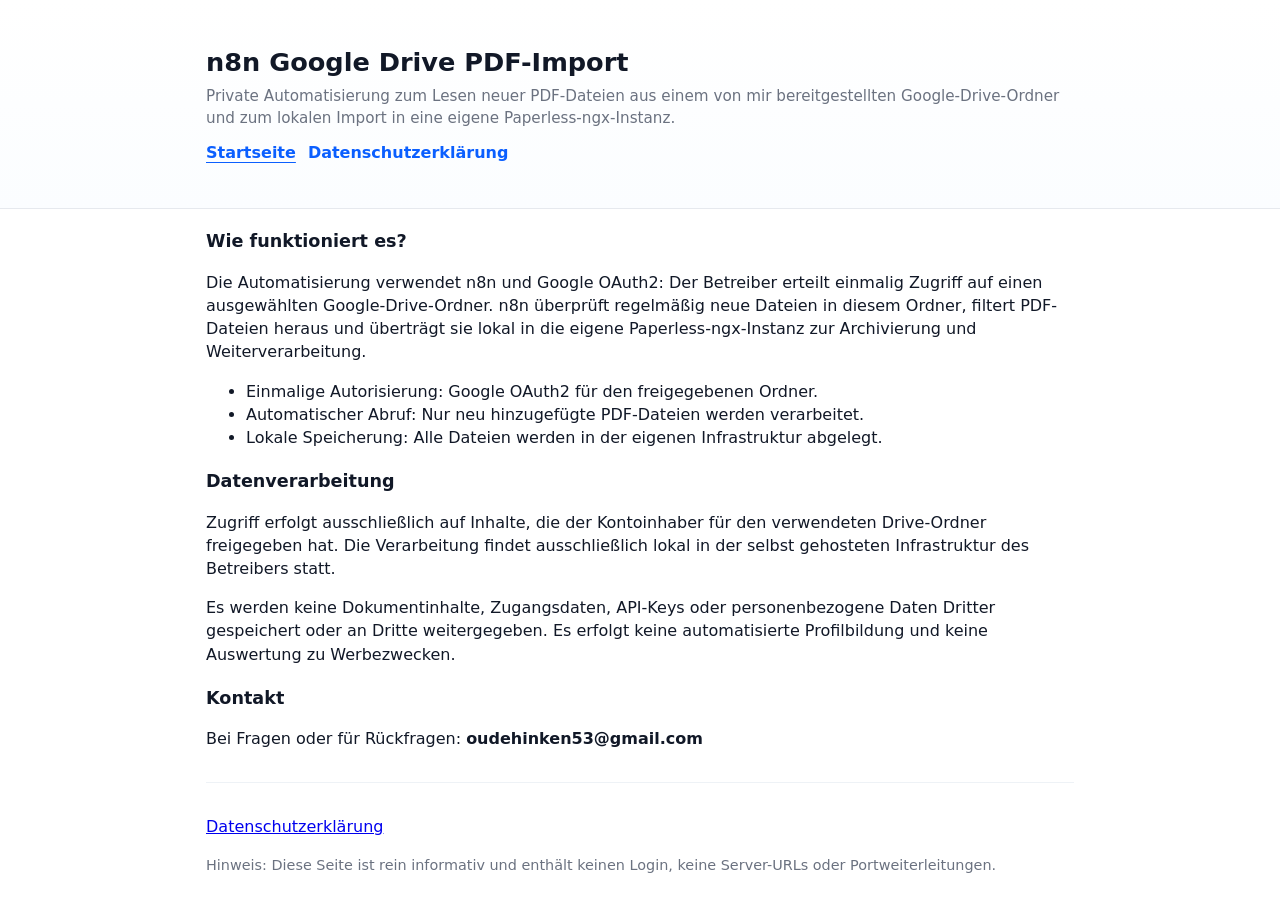
==== index.html @ 498cde05 "Replace placeholder contact details with final values and update repository notes." ====
<!doctype html>
<html lang="de">
<head>
  <meta charset="utf-8" />
  <meta name="viewport" content="width=device-width,initial-scale=1" />
  <title>n8n Google Drive PDF-Import</title>
  <link rel="stylesheet" href="style.css">
</head>
<body>
  <a class="skip-link" href="#main">Zum Inhalt springen</a>

  <header class="site-header" role="banner">
    <div class="container">
      <h1 class="site-title">n8n Google Drive PDF-Import</h1>
      <p class="site-tagline">
        Private Automatisierung zum Lesen neuer PDF-Dateien aus einem von mir bereitgestellten Google-Drive-Ordner und zum lokalen Import in eine eigene Paperless-ngx-Instanz.
      </p>
      <nav class="site-nav" role="navigation" aria-label="Hauptnavigation">
        <ul>
          <li><a href="index.html" aria-current="page">Startseite</a></li>
          <li><a href="privacy.html">Datenschutzerklärung</a></li>
        </ul>
      </nav>
    </div>
  </header>

  <main id="main" class="container" role="main">
    <section aria-labelledby="how-it-works">
      <h2 id="how-it-works">Wie funktioniert es?</h2>
      <p>
        Die Automatisierung verwendet n8n und Google OAuth2: Der Betreiber erteilt einmalig Zugriff auf einen ausgewählten Google-Drive-Ordner. n8n überprüft regelmäßig neue Dateien in diesem Ordner, filtert PDF-Dateien heraus und überträgt sie lokal in die eigene Paperless-ngx-Instanz zur Archivierung und Weiterverarbeitung.
      </p>
      <ul>
        <li>Einmalige Autorisierung: Google OAuth2 für den freigegebenen Ordner.</li>
        <li>Automatischer Abruf: Nur neu hinzugefügte PDF-Dateien werden verarbeitet.</li>
        <li>Lokale Speicherung: Alle Dateien werden in der eigenen Infrastruktur abgelegt.</li>
      </ul>
    </section>

    <section aria-labelledby="data-processing">
      <h2 id="data-processing">Datenverarbeitung</h2>
      <p>
        Zugriff erfolgt ausschließlich auf Inhalte, die der Kontoinhaber für den verwendeten Drive-Ordner freigegeben hat. Die Verarbeitung findet ausschließlich lokal in der selbst gehosteten Infrastruktur des Betreibers statt.
      </p>
      <p>
        Es werden keine Dokumentinhalte, Zugangsdaten, API-Keys oder personenbezogene Daten Dritter gespeichert oder an Dritte weitergegeben. Es erfolgt keine automatisierte Profilbildung und keine Auswertung zu Werbezwecken.
      </p>
    </section>

    <section aria-labelledby="contact">
      <h2 id="contact">Kontakt</h2>
      <p>
        Bei Fragen oder für Rückfragen: <strong>oudehinken53@gmail.com</strong>
      </p>
    </section>

    <footer class="page-footer" role="contentinfo">
      <p>
        <a href="privacy.html">Datenschutzerklärung</a>
      </p>
      <p class="small">
        Hinweis: Diese Seite ist rein informativ und enthält keinen Login, keine Server-URLs oder Portweiterleitungen.
      </p>
    </footer>
  </main>
</body>
</html>
---- style.css ----
:root{
  --bg:#ffffff;
  --text:#111827;
  --muted:#6b7280;
  --accent:#0b5fff;
  --max-width:900px;
  --focus:3px solid #ffd54a;
  font-family: system-ui, -apple-system, "Segoe UI", Roboto, "Helvetica Neue", Arial, "Noto Sans", "Apple Color Emoji", "Segoe UI Emoji", "Segoe UI Symbol";
  color-scheme: light;
}

*{box-sizing:border-box}
html,body{height:100%}
body{
  margin:0;
  background:var(--bg);
  color:var(--text);
  line-height:1.45;
  -webkit-font-smoothing:antialiased;
}

.container{
  max-width:var(--max-width);
  margin:1.25rem auto;
  padding:0 1rem;
}

.site-header{
  border-bottom:1px solid #e6e9ee;
  background:linear-gradient(180deg,#ffffff, #fbfdff);
  padding:1rem 0;
}

.site-title{
  margin:0 0 .25rem 0;
  font-size:1.4rem;
}

.site-tagline{
  margin:0 0 .75rem 0;
  color:var(--muted);
  font-size:0.95rem;
}

.site-nav ul{
  list-style:none;
  margin:0;
  padding:0;
  display:flex;
  gap:0.75rem;
}

.site-nav a{
  color:var(--accent);
  text-decoration:none;
  font-weight:600;
}

.site-nav a[aria-current="page"]{
  text-decoration:underline;
  text-underline-offset:4px;
}

h2{font-size:1.1rem; margin-top:1.25rem}

ul{margin-top:.5rem}

.page-footer{
  margin-top:2rem;
  padding-top:1rem;
  border-top:1px solid #eef2f6;
  color:var(--muted);
}

.small{font-size:.9rem; color:var(--muted)}

.skip-link{
  position:absolute;
  left:-999px;
  top:auto;
  width:1px;
  height:1px;
  overflow:hidden;
}
.skip-link:focus{
  left:1rem;
  top:1rem;
  width:auto;
  height:auto;
  padding:.5rem .75rem;
  background:#000;
  color:#fff;
  z-index:1000;
  border-radius:4px;
}

a:focus, button:focus, input:focus, select:focus, textarea:focus{
  outline:none;
  box-shadow:var(--focus);
  border-radius:4px;
}

@media (min-width:720px){
  .site-header{padding:1.5rem 0}
  .site-title{font-size:1.6rem}
}

@media print{
  .site-nav, .small{display:none}
  body{color:#000; background:#fff}
}
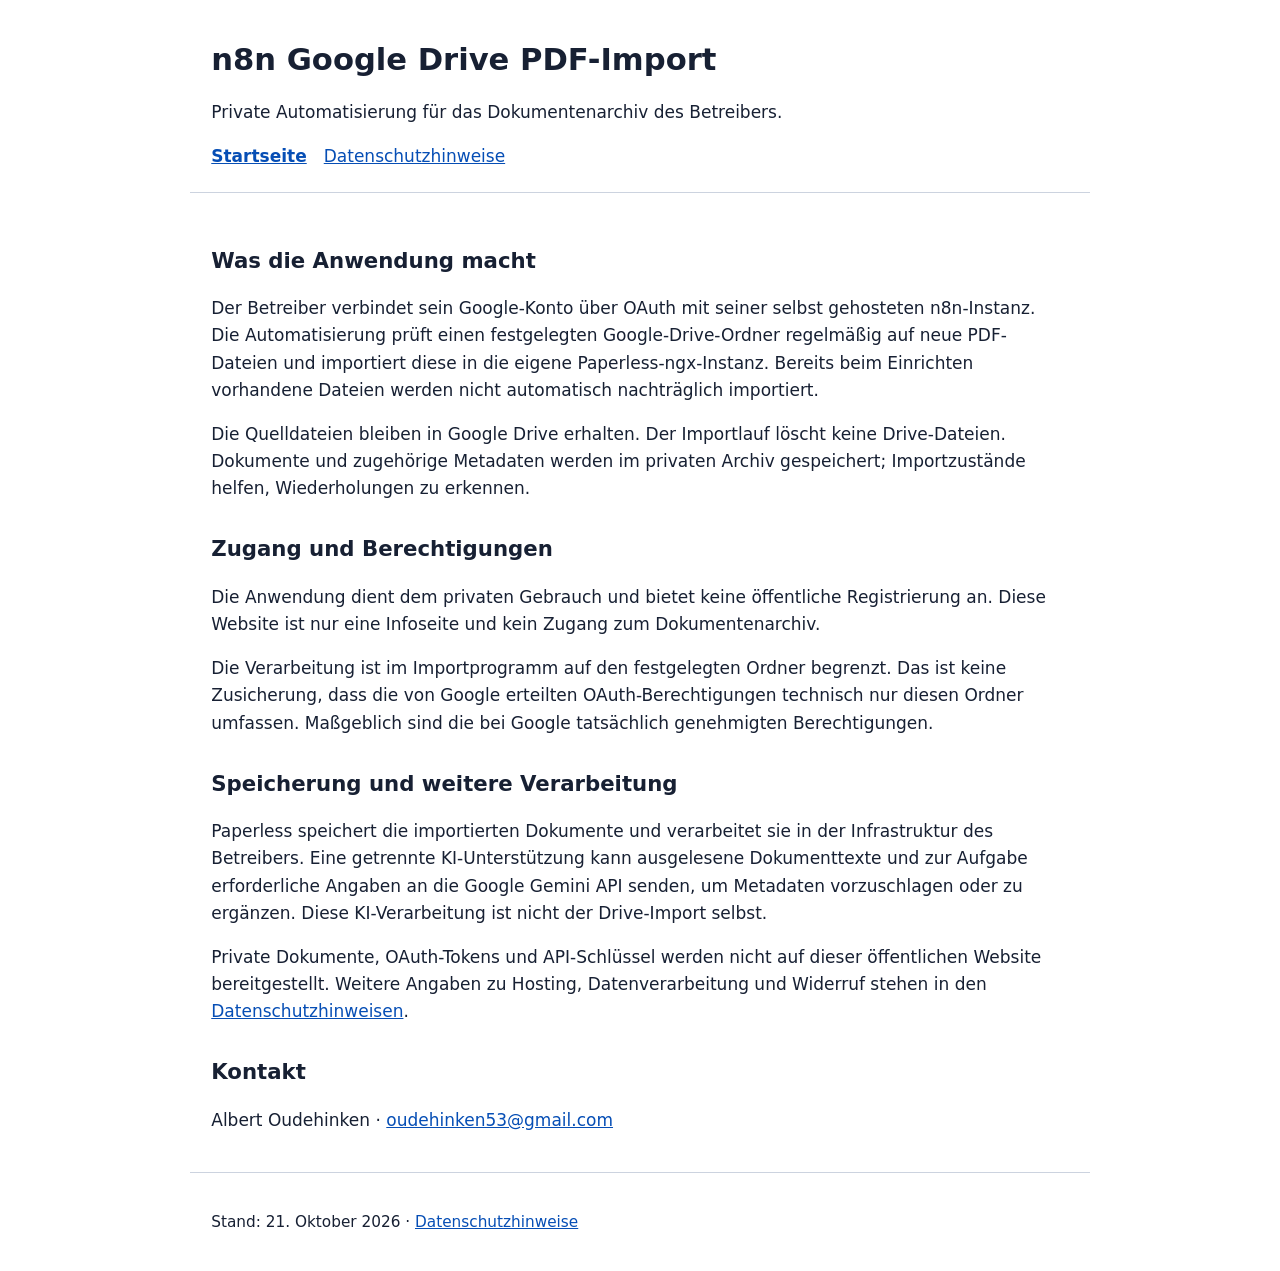
==== commit 43e228f8: "Correct private PDF import and data processing information Update only index.html, privacy.html and " ====
--- a/index.html
+++ b/index.html
@@ -1,67 +1,63 @@
 <!doctype html>
 <html lang="de">
 <head>
-  <meta charset="utf-8" />
-  <meta name="viewport" content="width=device-width,initial-scale=1" />
+  <meta charset="utf-8">
+  <meta name="viewport" content="width=device-width, initial-scale=1">
   <title>n8n Google Drive PDF-Import</title>
   <link rel="stylesheet" href="style.css">
 </head>
 <body>
   <a class="skip-link" href="#main">Zum Inhalt springen</a>
-
-  <header class="site-header" role="banner">
-    <div class="container">
-      <h1 class="site-title">n8n Google Drive PDF-Import</h1>
-      <p class="site-tagline">
-        Private Automatisierung zum Lesen neuer PDF-Dateien aus einem von mir bereitgestellten Google-Drive-Ordner und zum lokalen Import in eine eigene Paperless-ngx-Instanz.
-      </p>
-      <nav class="site-nav" role="navigation" aria-label="Hauptnavigation">
-        <ul>
-          <li><a href="index.html" aria-current="page">Startseite</a></li>
-          <li><a href="privacy.html">Datenschutzerklärung</a></li>
-        </ul>
-      </nav>
-    </div>
+  <header class="container">
+    <h1>n8n Google Drive PDF-Import</h1>
+    <p>Private Automatisierung für das Dokumentenarchiv des Betreibers.</p>
+    <nav aria-label="Hauptnavigation">
+      <a href="index.html" aria-current="page">Startseite</a>
+      <a href="privacy.html">Datenschutzhinweise</a>
+    </nav>
   </header>
-
-  <main id="main" class="container" role="main">
-    <section aria-labelledby="how-it-works">
-      <h2 id="how-it-works">Wie funktioniert es?</h2>
-      <p>
-        Die Automatisierung verwendet n8n und Google OAuth2: Der Betreiber erteilt einmalig Zugriff auf einen ausgewählten Google-Drive-Ordner. n8n überprüft regelmäßig neue Dateien in diesem Ordner, filtert PDF-Dateien heraus und überträgt sie lokal in die eigene Paperless-ngx-Instanz zur Archivierung und Weiterverarbeitung.
-      </p>
-      <ul>
-        <li>Einmalige Autorisierung: Google OAuth2 für den freigegebenen Ordner.</li>
-        <li>Automatischer Abruf: Nur neu hinzugefügte PDF-Dateien werden verarbeitet.</li>
-        <li>Lokale Speicherung: Alle Dateien werden in der eigenen Infrastruktur abgelegt.</li>
-      </ul>
+  <main id="main" class="container">
+    <section aria-labelledby="import">
+      <h2 id="import">Was die Anwendung macht</h2>
+      <p>Der Betreiber verbindet sein Google-Konto über OAuth mit seiner selbst
+        gehosteten n8n-Instanz. Die Automatisierung prüft einen festgelegten
+        Google-Drive-Ordner regelmäßig auf neue PDF-Dateien und importiert diese
+        in die eigene Paperless-ngx-Instanz. Bereits beim Einrichten vorhandene
+        Dateien werden nicht automatisch nachträglich importiert.</p>
+      <p>Die Quelldateien bleiben in Google Drive erhalten. Der Importlauf
+        löscht keine Drive-Dateien. Dokumente und zugehörige Metadaten werden
+        im privaten Archiv gespeichert; Importzustände helfen, Wiederholungen
+        zu erkennen.</p>
     </section>
-
-    <section aria-labelledby="data-processing">
-      <h2 id="data-processing">Datenverarbeitung</h2>
-      <p>
-        Zugriff erfolgt ausschließlich auf Inhalte, die der Kontoinhaber für den verwendeten Drive-Ordner freigegeben hat. Die Verarbeitung findet ausschließlich lokal in der selbst gehosteten Infrastruktur des Betreibers statt.
-      </p>
-      <p>
-        Es werden keine Dokumentinhalte, Zugangsdaten, API-Keys oder personenbezogene Daten Dritter gespeichert oder an Dritte weitergegeben. Es erfolgt keine automatisierte Profilbildung und keine Auswertung zu Werbezwecken.
-      </p>
+    <section aria-labelledby="access">
+      <h2 id="access">Zugang und Berechtigungen</h2>
+      <p>Die Anwendung dient dem privaten Gebrauch und bietet keine öffentliche
+        Registrierung an. Diese Website ist nur eine Infoseite und kein Zugang
+        zum Dokumentenarchiv.</p>
+      <p>Die Verarbeitung ist im Importprogramm auf den festgelegten Ordner
+        begrenzt. Das ist keine Zusicherung, dass die von Google erteilten
+        OAuth-Berechtigungen technisch nur diesen Ordner umfassen. Maßgeblich
+        sind die bei Google tatsächlich genehmigten Berechtigungen.</p>
     </section>
-
+    <section aria-labelledby="processing">
+      <h2 id="processing">Speicherung und weitere Verarbeitung</h2>
+      <p>Paperless speichert die importierten Dokumente und verarbeitet sie in
+        der Infrastruktur des Betreibers. Eine getrennte KI-Unterstützung kann
+        ausgelesene Dokumenttexte und zur Aufgabe erforderliche Angaben an die
+        Google Gemini API senden, um Metadaten vorzuschlagen oder zu ergänzen.
+        Diese KI-Verarbeitung ist nicht der Drive-Import selbst.</p>
+      <p>Private Dokumente, OAuth-Tokens und API-Schlüssel werden nicht auf dieser
+        öffentlichen Website bereitgestellt. Weitere Angaben zu Hosting,
+        Datenverarbeitung und Widerruf stehen in den
+        <a href="privacy.html">Datenschutzhinweisen</a>.</p>
+    </section>
     <section aria-labelledby="contact">
       <h2 id="contact">Kontakt</h2>
-      <p>
-        Bei Fragen oder für Rückfragen: <strong>oudehinken53@gmail.com</strong>
-      </p>
+      <p>Albert Oudehinken · <a href="mailto:oudehinken53@gmail.com">oudehinken53@gmail.com</a></p>
     </section>
-
-    <footer class="page-footer" role="contentinfo">
-      <p>
-        <a href="privacy.html">Datenschutzerklärung</a>
-      </p>
-      <p class="small">
-        Hinweis: Diese Seite ist rein informativ und enthält keinen Login, keine Server-URLs oder Portweiterleitungen.
-      </p>
-    </footer>
   </main>
+  <footer class="container">
+    <p>Stand: 21. Oktober 2026 · <a href="privacy.html">Datenschutzhinweise</a></p>
+  </footer>
 </body>
 </html>
--- a/style.css
+++ b/style.css
@@ -1,111 +1,16 @@
-:root{
-  --bg:#ffffff;
-  --text:#111827;
-  --muted:#6b7280;
-  --accent:#0b5fff;
-  --max-width:900px;
-  --focus:3px solid #ffd54a;
-  font-family: system-ui, -apple-system, "Segoe UI", Roboto, "Helvetica Neue", Arial, "Noto Sans", "Apple Color Emoji", "Segoe UI Emoji", "Segoe UI Symbol";
-  color-scheme: light;
-}
-
-*{box-sizing:border-box}
-html,body{height:100%}
-body{
-  margin:0;
-  background:var(--bg);
-  color:var(--text);
-  line-height:1.45;
-  -webkit-font-smoothing:antialiased;
-}
-
-.container{
-  max-width:var(--max-width);
-  margin:1.25rem auto;
-  padding:0 1rem;
-}
-
-.site-header{
-  border-bottom:1px solid #e6e9ee;
-  background:linear-gradient(180deg,#ffffff, #fbfdff);
-  padding:1rem 0;
-}
-
-.site-title{
-  margin:0 0 .25rem 0;
-  font-size:1.4rem;
-}
-
-.site-tagline{
-  margin:0 0 .75rem 0;
-  color:var(--muted);
-  font-size:0.95rem;
-}
-
-.site-nav ul{
-  list-style:none;
-  margin:0;
-  padding:0;
-  display:flex;
-  gap:0.75rem;
-}
-
-.site-nav a{
-  color:var(--accent);
-  text-decoration:none;
-  font-weight:600;
-}
-
-.site-nav a[aria-current="page"]{
-  text-decoration:underline;
-  text-underline-offset:4px;
-}
-
-h2{font-size:1.1rem; margin-top:1.25rem}
-
-ul{margin-top:.5rem}
-
-.page-footer{
-  margin-top:2rem;
-  padding-top:1rem;
-  border-top:1px solid #eef2f6;
-  color:var(--muted);
-}
-
-.small{font-size:.9rem; color:var(--muted)}
-
-.skip-link{
-  position:absolute;
-  left:-999px;
-  top:auto;
-  width:1px;
-  height:1px;
-  overflow:hidden;
-}
-.skip-link:focus{
-  left:1rem;
-  top:1rem;
-  width:auto;
-  height:auto;
-  padding:.5rem .75rem;
-  background:#000;
-  color:#fff;
-  z-index:1000;
-  border-radius:4px;
-}
-
-a:focus, button:focus, input:focus, select:focus, textarea:focus{
-  outline:none;
-  box-shadow:var(--focus);
-  border-radius:4px;
-}
-
-@media (min-width:720px){
-  .site-header{padding:1.5rem 0}
-  .site-title{font-size:1.6rem}
-}
-
-@media print{
-  .site-nav, .small{display:none}
-  body{color:#000; background:#fff}
-}
+:root { font: 17px/1.6 system-ui, sans-serif; color: #172033; background: #fff; }
+* { box-sizing: border-box; }
+body { margin: 0; }
+.container { max-width: 900px; margin: 0 auto; padding: 1.25rem; }
+header { border-bottom: 1px solid #ccd3df; }
+h1 { font-size: 1.8rem; line-height: 1.2; }
+h2 { font-size: 1.25rem; margin-top: 1.75rem; }
+p { overflow-wrap: anywhere; }
+nav { display: flex; flex-wrap: wrap; gap: 1rem; }
+a { color: #064eb5; }
+a[aria-current="page"] { font-weight: bold; }
+a:focus-visible { outline: 3px solid #ad5400; outline-offset: 4px; }
+footer { border-top: 1px solid #ccd3df; font-size: .9rem; }
+.skip-link { position: absolute; left: -9999px; }
+.skip-link:focus { left: 1rem; top: 1rem; padding: .5rem; background: white; }
+@media (max-width: 480px) { :root { font-size: 16px; } h1 { font-size: 1.5rem; } }
